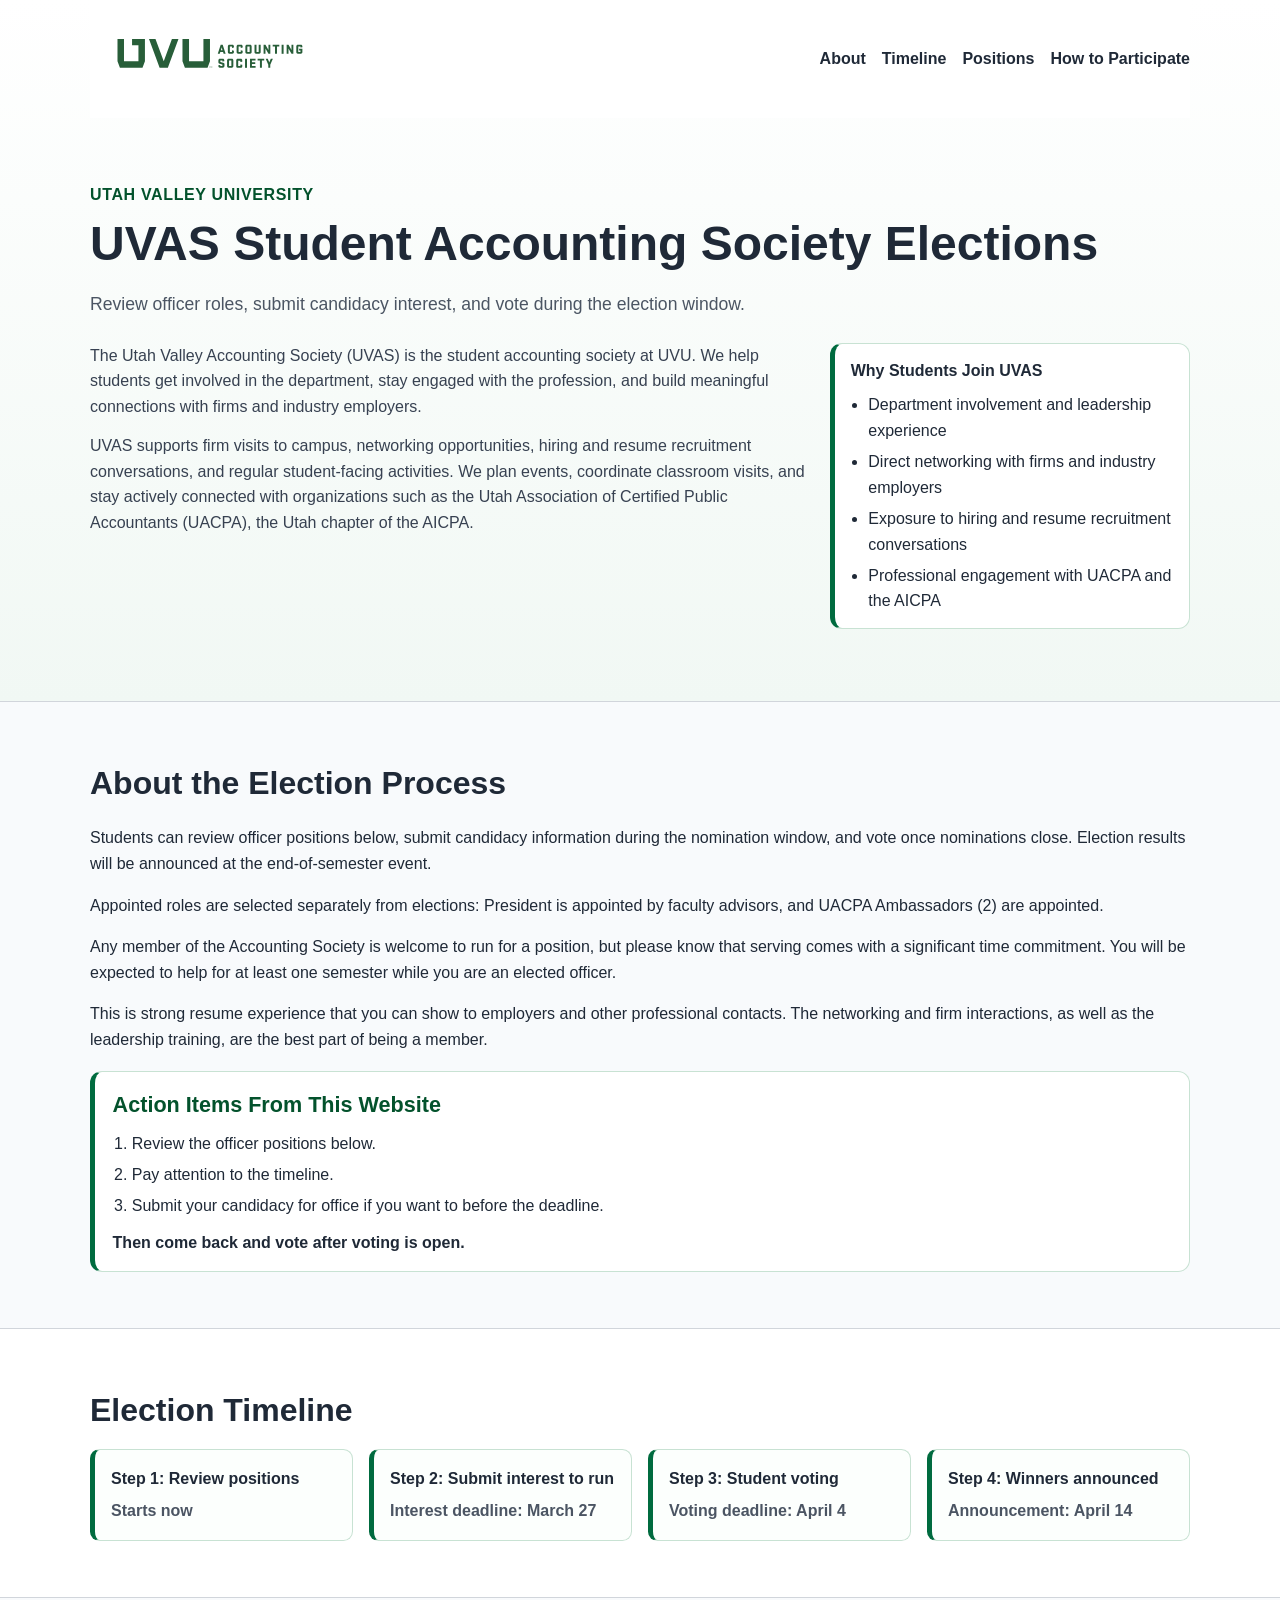
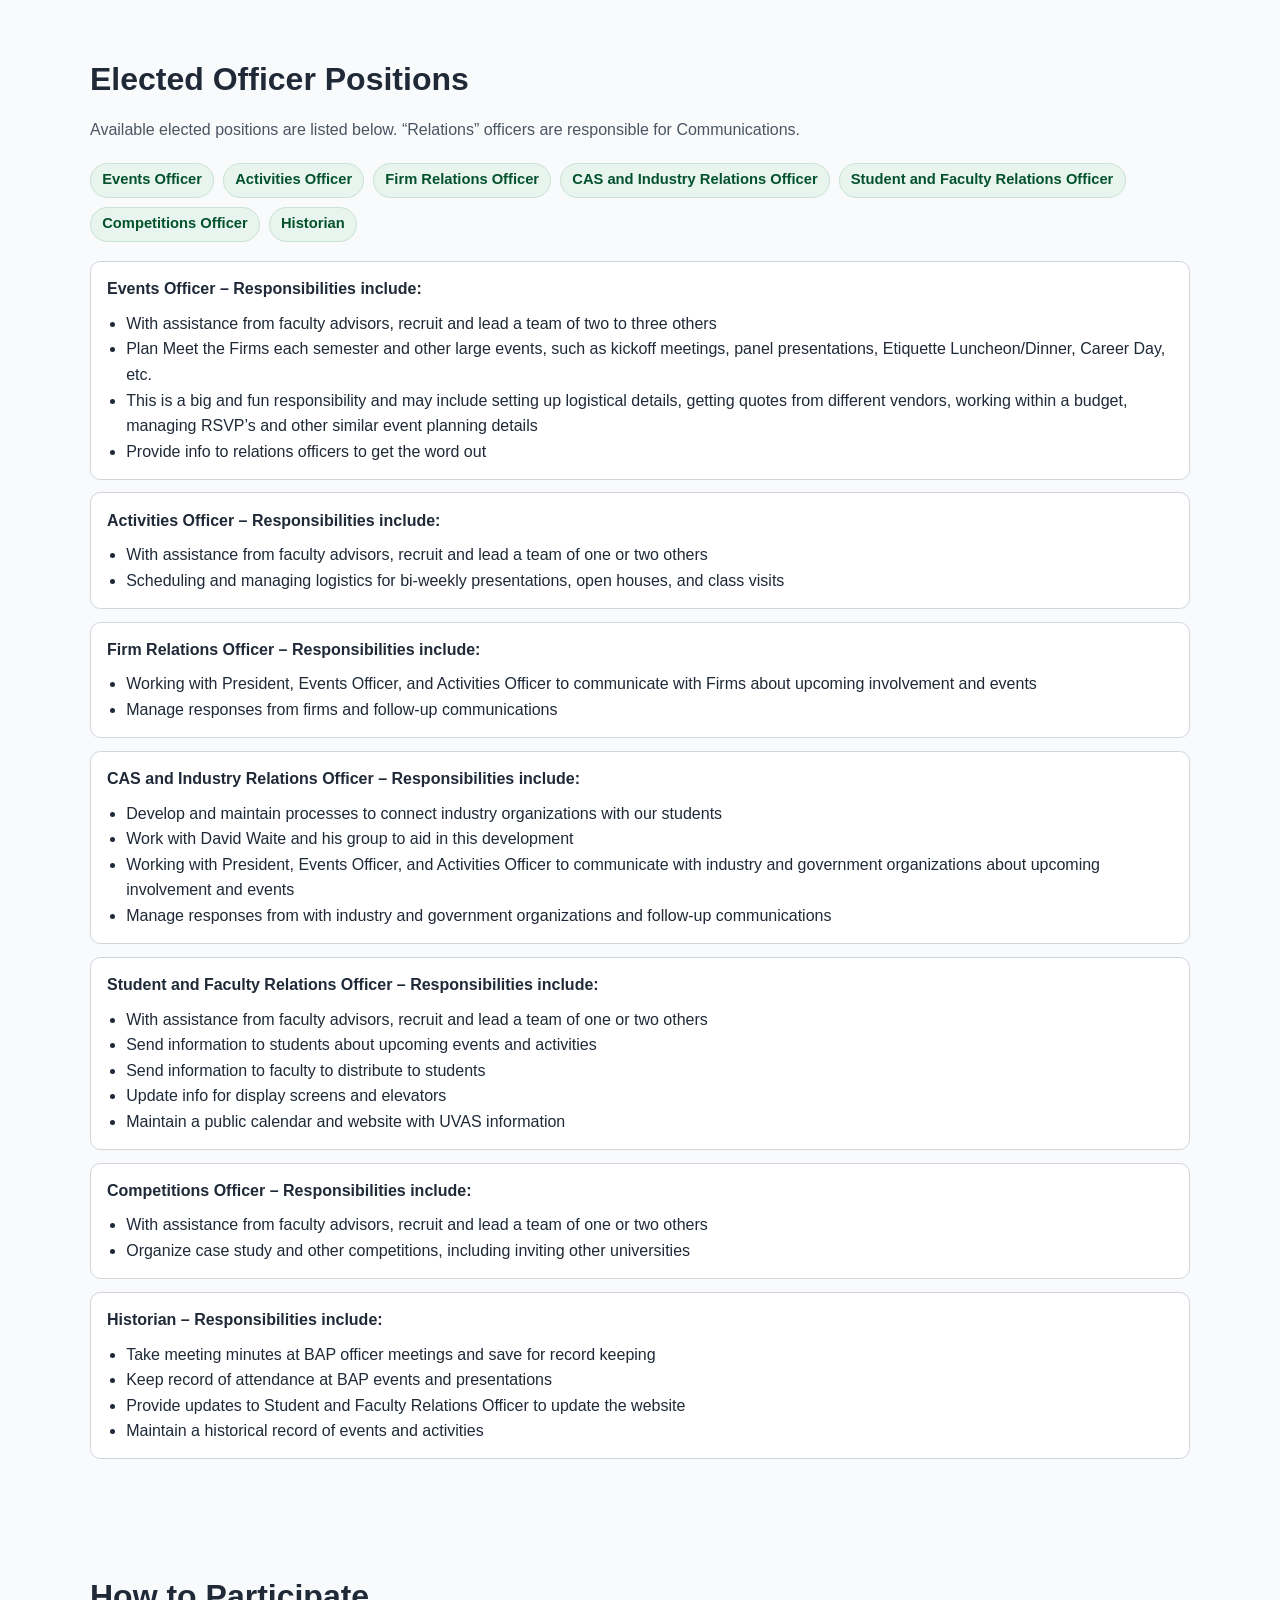
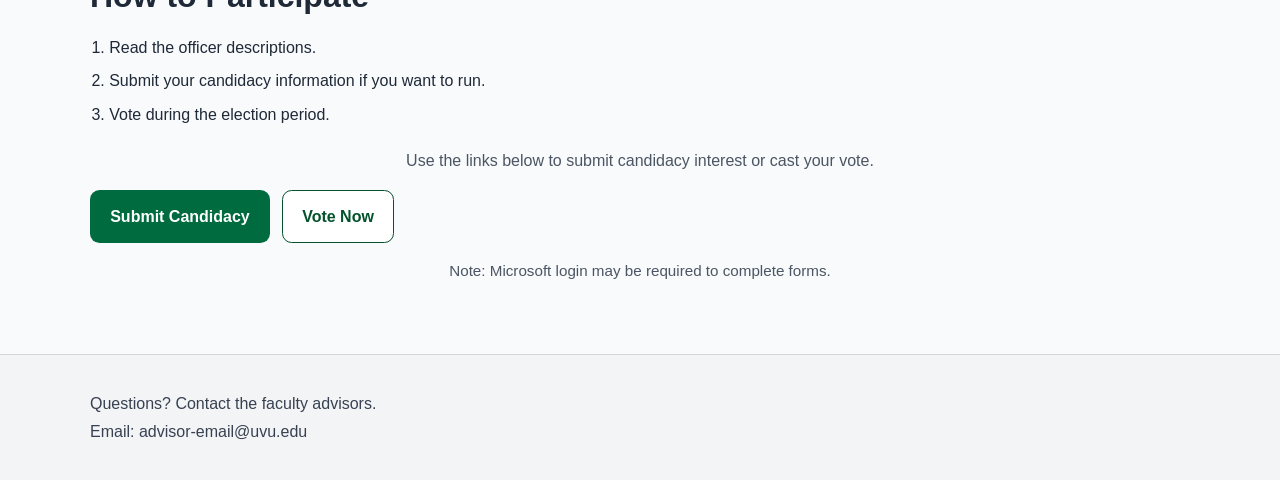
==== index.html @ be5ff94c "feat: initial UVAS elections site" ====
<!DOCTYPE html>
<html lang="en">
<head>
  <meta charset="UTF-8">
  <meta name="viewport" content="width=device-width, initial-scale=1.0">
  <title>UVAS Student Accounting Society Elections</title>
  <link rel="stylesheet" href="styles.css">
</head>
<body>
  <header class="site-header" id="top">
    <nav class="nav container" aria-label="Main navigation">
      <a class="brand" href="#top">
        <img src="Logos/Side Stack/AccountingSociety-SideStack-Green.svg" alt="UVAS Student Accounting Society logo">
      </a>
      <div class="nav-links">
        <a href="#about">About</a>
        <a href="#timeline">Timeline</a>
        <a href="#positions">Positions</a>
        <a href="#participate">How to Participate</a>
      </div>
    </nav>

    <section class="hero container">
      <p class="eyebrow">Utah Valley University</p>
      <h1>UVAS Student Accounting Society Elections</h1>
      <p class="subtitle">
        Review officer roles, submit candidacy interest, and vote during the election window.
      </p>
      <div class="hero-about-grid">
        <div class="hero-about">
          <p>
            The Utah Valley Accounting Society (UVAS) is the student accounting society at UVU. We help students get involved in the department, stay engaged with the profession, and build meaningful connections with firms and industry employers.
          </p>
          <p>
            UVAS supports firm visits to campus, networking opportunities, hiring and resume recruitment conversations, and regular student-facing activities. We plan events, coordinate classroom visits, and stay actively connected with organizations such as the Utah Association of Certified Public Accountants (UACPA), the Utah chapter of the AICPA.
          </p>
        </div>
        <aside class="hero-highlights" aria-label="UVAS highlights">
          <h2>Why Students Join UVAS</h2>
          <ul>
            <li>Department involvement and leadership experience</li>
            <li>Direct networking with firms and industry employers</li>
            <li>Exposure to hiring and resume recruitment conversations</li>
            <li>Professional engagement with UACPA and the AICPA</li>
          </ul>
        </aside>
      </div>
    </section>
  </header>

  <main>
    <section class="section container" id="about">
      <h2>About the Election Process</h2>
      <p>
        Students can review officer positions below, submit candidacy information during the nomination window,
        and vote once nominations close. Election results will be announced at the end-of-semester event.
      </p>
      <p>
        Appointed roles are selected separately from elections: President is appointed by faculty advisors, and UACPA Ambassadors (2) are appointed.
      </p>
      <p>
        Any member of the Accounting Society is welcome to run for a position, but please know that serving comes with a significant time commitment.
        You will be expected to help for at least one semester while you are an elected officer.
      </p>
      <p>
        This is strong resume experience that you can show to employers and other professional contacts.
        The networking and firm interactions, as well as the leadership training, are the best part of being a member.
      </p>
      <div class="action-callout" aria-label="Website action items">
        <h3>Action Items From This Website</h3>
        <ol>
          <li>Review the officer positions below.</li>
          <li>Pay attention to the timeline.</li>
          <li>Submit your candidacy for office if you want to before the deadline.</li>
        </ol>
        <p>Then come back and vote after voting is open.</p>
      </div>
    </section>

    <section class="section section-alt" id="timeline">
      <div class="container">
        <h2>Election Timeline</h2>
        <div class="timeline">
          <article class="timeline-step">
            <h3>Step 1: Review positions</h3>
            <!-- Update this date as needed -->
            <p class="date">Starts now</p>
          </article>
          <article class="timeline-step">
            <h3>Step 2: Submit interest to run</h3>
            <!-- Update this date as needed -->
            <p class="date">Interest deadline: March 27</p>
          </article>
          <article class="timeline-step">
            <h3>Step 3: Student voting</h3>
            <!-- Update this date as needed -->
            <p class="date">Voting deadline: April 4</p>
          </article>
          <article class="timeline-step">
            <h3>Step 4: Winners announced</h3>
            <!-- Update this date as needed -->
            <p class="date">Announcement: April 14</p>
          </article>
        </div>
      </div>
    </section>

    <section class="section container" id="positions">
      <h2>Elected Officer Positions</h2>
      <p class="section-intro">Available elected positions are listed below. “Relations” officers are responsible for Communications.</p>

      <ul class="position-summary" aria-label="Electable positions">
        <li>Events Officer</li>
        <li>Activities Officer</li>
        <li>Firm Relations Officer</li>
        <li>CAS and Industry Relations Officer</li>
        <li>Student and Faculty Relations Officer</li>
        <li>Competitions Officer</li>
        <li>Historian</li>
      </ul>

      <div class="role-list">
        <article class="role-entry">
          <h3>Events Officer – Responsibilities include:</h3>
          <ul>
            <li>With assistance from faculty advisors, recruit and lead a team of two to three others</li>
            <li>Plan Meet the Firms each semester and other large events, such as kickoff meetings, panel presentations, Etiquette Luncheon/Dinner, Career Day, etc.</li>
            <li>This is a big and fun responsibility and may include setting up logistical details, getting quotes from different vendors, working within a budget, managing RSVP’s and other similar event planning details</li>
            <li>Provide info to relations officers to get the word out</li>
          </ul>
        </article>

        <article class="role-entry">
          <h3>Activities Officer – Responsibilities include:</h3>
          <ul>
            <li>With assistance from faculty advisors, recruit and lead a team of one or two others</li>
            <li>Scheduling and managing logistics for bi-weekly presentations, open houses, and class visits</li>
          </ul>
        </article>

        <article class="role-entry">
          <h3>Firm Relations Officer – Responsibilities include:</h3>
          <ul>
            <li>Working with President, Events Officer, and Activities Officer to communicate with Firms about upcoming involvement and events</li>
            <li>Manage responses from firms and follow-up communications</li>
          </ul>
        </article>

        <article class="role-entry">
          <h3>CAS and Industry Relations Officer – Responsibilities include:</h3>
          <ul>
            <li>Develop and maintain processes to connect industry organizations with our students</li>
            <li>Work with David Waite and his group to aid in this development</li>
            <li>Working with President, Events Officer, and Activities Officer to communicate with industry and government organizations about upcoming involvement and events</li>
            <li>Manage responses from with industry and government organizations and follow-up communications</li>
          </ul>
        </article>

        <article class="role-entry">
          <h3>Student and Faculty Relations Officer – Responsibilities include:</h3>
          <ul>
            <li>With assistance from faculty advisors, recruit and lead a team of one or two others</li>
            <li>Send information to students about upcoming events and activities</li>
            <li>Send information to faculty to distribute to students</li>
            <li>Update info for display screens and elevators</li>
            <li>Maintain a public calendar and website with UVAS information</li>
          </ul>
        </article>

        <article class="role-entry">
          <h3>Competitions Officer – Responsibilities include:</h3>
          <ul>
            <li>With assistance from faculty advisors, recruit and lead a team of one or two others</li>
            <li>Organize case study and other competitions, including inviting other universities</li>
          </ul>
        </article>

        <article class="role-entry">
          <h3>Historian – Responsibilities include:</h3>
          <ul>
            <li>Take meeting minutes at BAP officer meetings and save for record keeping</li>
            <li>Keep record of attendance at BAP events and presentations</li>
            <li>Provide updates to Student and Faculty Relations Officer to update the website</li>
            <li>Maintain a historical record of events and activities</li>
          </ul>
        </article>
      </div>
    </section>

    <section class="section container" id="participate">
      <h2>How to Participate</h2>
      <ol class="steps">
        <li>Read the officer descriptions.</li>
        <li>Submit your candidacy information if you want to run.</li>
        <li>Vote during the election period.</li>
      </ol>
      <div class="cta-wrap">
        <p>Use the links below to submit candidacy interest or cast your vote.</p>
        <div class="hero-actions">
          <!-- Replace YOUR_NOMINATION_FORM_LINK with your Microsoft Forms nomination URL -->
          <a class="btn btn-primary" href="YOUR_NOMINATION_FORM_LINK">Submit Candidacy</a>
          <!-- Replace YOUR_VOTING_FORM_LINK with your Microsoft Forms voting URL -->
          <a class="btn btn-secondary" href="YOUR_VOTING_FORM_LINK">Vote Now</a>
        </div>
        <p class="form-note">Note: Microsoft login may be required to complete forms.</p>
      </div>
    </section>
  </main>

  <footer class="footer">
    <div class="container">
      <p>Questions? Contact the faculty advisors.</p>
      <!-- Replace this placeholder with your real contact email -->
      <p>Email: advisor-email@uvu.edu</p>
    </div>
  </footer>
</body>
</html>
---- styles.css ----
:root {
  --brand-green: #006b3f;
  --brand-green-dark: #03522c;
  --brand-green-light: #e8f4ee;
  --ink: #1f2937;
  --muted: #4b5563;
  --line: #d1d5db;
  --bg: #f8fafc;
  --white: #ffffff;
  --shadow: 0 8px 20px rgba(15, 23, 42, 0.08);
}

*,
*::before,
*::after {
  box-sizing: border-box;
}

html {
  scroll-behavior: smooth;
}

body {
  margin: 0;
  font-family: "Segoe UI", "Helvetica Neue", Helvetica, Arial, sans-serif;
  color: var(--ink);
  background: var(--bg);
  line-height: 1.6;
}

.container {
  width: min(1100px, 92%);
  margin: 0 auto;
}

.site-header {
  background: linear-gradient(180deg, #ffffff 0%, #f1f8f4 100%);
  border-bottom: 1px solid var(--line);
}

.nav {
  position: sticky;
  top: 0;
  z-index: 10;
  display: flex;
  align-items: center;
  justify-content: space-between;
  gap: 1rem;
  padding: 0.9rem 0;
  background: rgba(255, 255, 255, 0.96);
  backdrop-filter: blur(4px);
}

.brand img {
  width: 240px;
  max-width: 100%;
  height: auto;
}

.nav-links {
  display: flex;
  flex-wrap: wrap;
  gap: 1rem;
}

.nav-links a {
  color: var(--ink);
  text-decoration: none;
  font-weight: 600;
}

.nav-links a:hover,
.nav-links a:focus-visible {
  color: var(--brand-green);
}

.hero {
  padding: 4rem 0 4.5rem;
}

.eyebrow {
  color: var(--brand-green-dark);
  font-weight: 700;
  letter-spacing: 0.04em;
  text-transform: uppercase;
  margin: 0 0 0.5rem;
}

h1 {
  font-size: clamp(2rem, 3.8vw, 3rem);
  line-height: 1.2;
  margin: 0 0 1rem;
}

.subtitle {
  font-size: 1.1rem;
  color: var(--muted);
  max-width: 70ch;
  margin-bottom: 1.5rem;
}

.hero-about-grid {
  display: grid;
  grid-template-columns: 2fr 1fr;
  gap: 1.2rem;
  align-items: start;
}

.hero-about {
  color: #374151;
}

.hero-about p {
  margin: 0 0 0.85rem;
}

.hero-highlights {
  background: #ffffff;
  border: 1px solid #c8e2d3;
  border-left: 5px solid var(--brand-green);
  border-radius: 0.75rem;
  padding: 0.9rem 1rem;
}

.hero-highlights h2 {
  font-size: 1rem;
  margin: 0 0 0.55rem;
}

.hero-highlights ul {
  margin: 0;
  padding-left: 1.1rem;
}

.hero-highlights li + li {
  margin-top: 0.35rem;
}

.hero-actions {
  display: flex;
  flex-wrap: wrap;
  gap: 0.75rem;
}

.btn {
  display: inline-block;
  text-decoration: none;
  font-weight: 700;
  border-radius: 0.6rem;
  padding: 0.8rem 1.2rem;
  border: 1px solid transparent;
  transition: transform 0.2s ease, box-shadow 0.2s ease, background-color 0.2s ease;
}

.btn:hover,
.btn:focus-visible {
  transform: translateY(-1px);
  box-shadow: var(--shadow);
}

.btn-primary {
  background: var(--brand-green);
  color: var(--white);
}

.btn-primary:hover,
.btn-primary:focus-visible {
  background: var(--brand-green-dark);
}

.btn-secondary {
  background: var(--white);
  color: var(--brand-green-dark);
  border-color: var(--brand-green-dark);
}

.btn-secondary:hover,
.btn-secondary:focus-visible {
  background: var(--brand-green-light);
}

.form-note {
  margin-top: 1rem;
  color: var(--muted);
  font-size: 0.95rem;
}

.section {
  padding: 3.5rem 0;
}

.section h2 {
  font-size: clamp(1.5rem, 3vw, 2rem);
  margin: 0 0 0.75rem;
}

.section-intro {
  color: var(--muted);
  margin: 0 0 1.25rem;
}

.action-callout {
  margin-top: 1.15rem;
  background: #ffffff;
  border: 1px solid #c8e2d3;
  border-left: 5px solid var(--brand-green);
  border-radius: 0.75rem;
  padding: 1rem 1.1rem;
}

.action-callout h3 {
  margin: 0 0 0.5rem;
  font-size: clamp(1.1rem, 2vw, 1.35rem);
  color: var(--brand-green-dark);
}

.action-callout ol {
  margin: 0;
  padding-left: 1.2rem;
}

.action-callout li + li {
  margin-top: 0.35rem;
}

.action-callout p {
  margin: 0.7rem 0 0;
  font-weight: 600;
  color: #1f2937;
}

.position-summary {
  display: flex;
  flex-wrap: wrap;
  gap: 0.55rem;
  margin: 0 0 1.2rem;
  padding: 0;
  list-style: none;
}

.position-summary li {
  background: var(--brand-green-light);
  border: 1px solid #c8e2d3;
  color: var(--brand-green-dark);
  border-radius: 999px;
  padding: 0.3rem 0.7rem;
  font-weight: 600;
  font-size: 0.92rem;
}

.role-list {
  display: grid;
  gap: 0.8rem;
}

.role-entry {
  background: #ffffff;
  border: 1px solid var(--line);
  border-radius: 0.65rem;
  padding: 0.9rem 1rem;
}

.role-entry h3 {
  margin: 0;
  font-size: 1rem;
  color: #1f2937;
}

.role-entry ul {
  margin: 0.55rem 0 0;
  padding-left: 1.2rem;
}

.section-alt {
  background: var(--white);
  border-top: 1px solid var(--line);
  border-bottom: 1px solid var(--line);
}

.timeline {
  display: grid;
  grid-template-columns: repeat(auto-fit, minmax(220px, 1fr));
  gap: 1rem;
}

.timeline-step {
  background: #fcfffd;
  border: 1px solid #c8e2d3;
  border-left: 5px solid var(--brand-green);
  border-radius: 0.6rem;
  padding: 1rem;
}

.timeline-step h3 {
  margin: 0 0 0.45rem;
  font-size: 1rem;
}

.date {
  margin: 0;
  color: var(--muted);
  font-weight: 600;
}

.steps {
  margin: 0;
  padding-left: 1.2rem;
}

.steps li + li {
  margin-top: 0.5rem;
}

.cta {
  background: linear-gradient(180deg, #f6fbf8 0%, #ebf6ef 100%);
}

.cta-wrap {
  margin-top: 1.3rem;
  text-align: center;
}

.cta-wrap p {
  color: var(--muted);
}

.footer {
  padding: 2rem 0;
  border-top: 1px solid var(--line);
  background: #f3f4f6;
  color: #374151;
}

.footer p {
  margin: 0.2rem 0;
}

@media (max-width: 760px) {
  .nav {
    flex-direction: column;
    align-items: flex-start;
  }

  .brand img {
    width: 210px;
  }

  .hero {
    padding-top: 2.2rem;
  }

  .hero-about-grid {
    grid-template-columns: 1fr;
  }
}
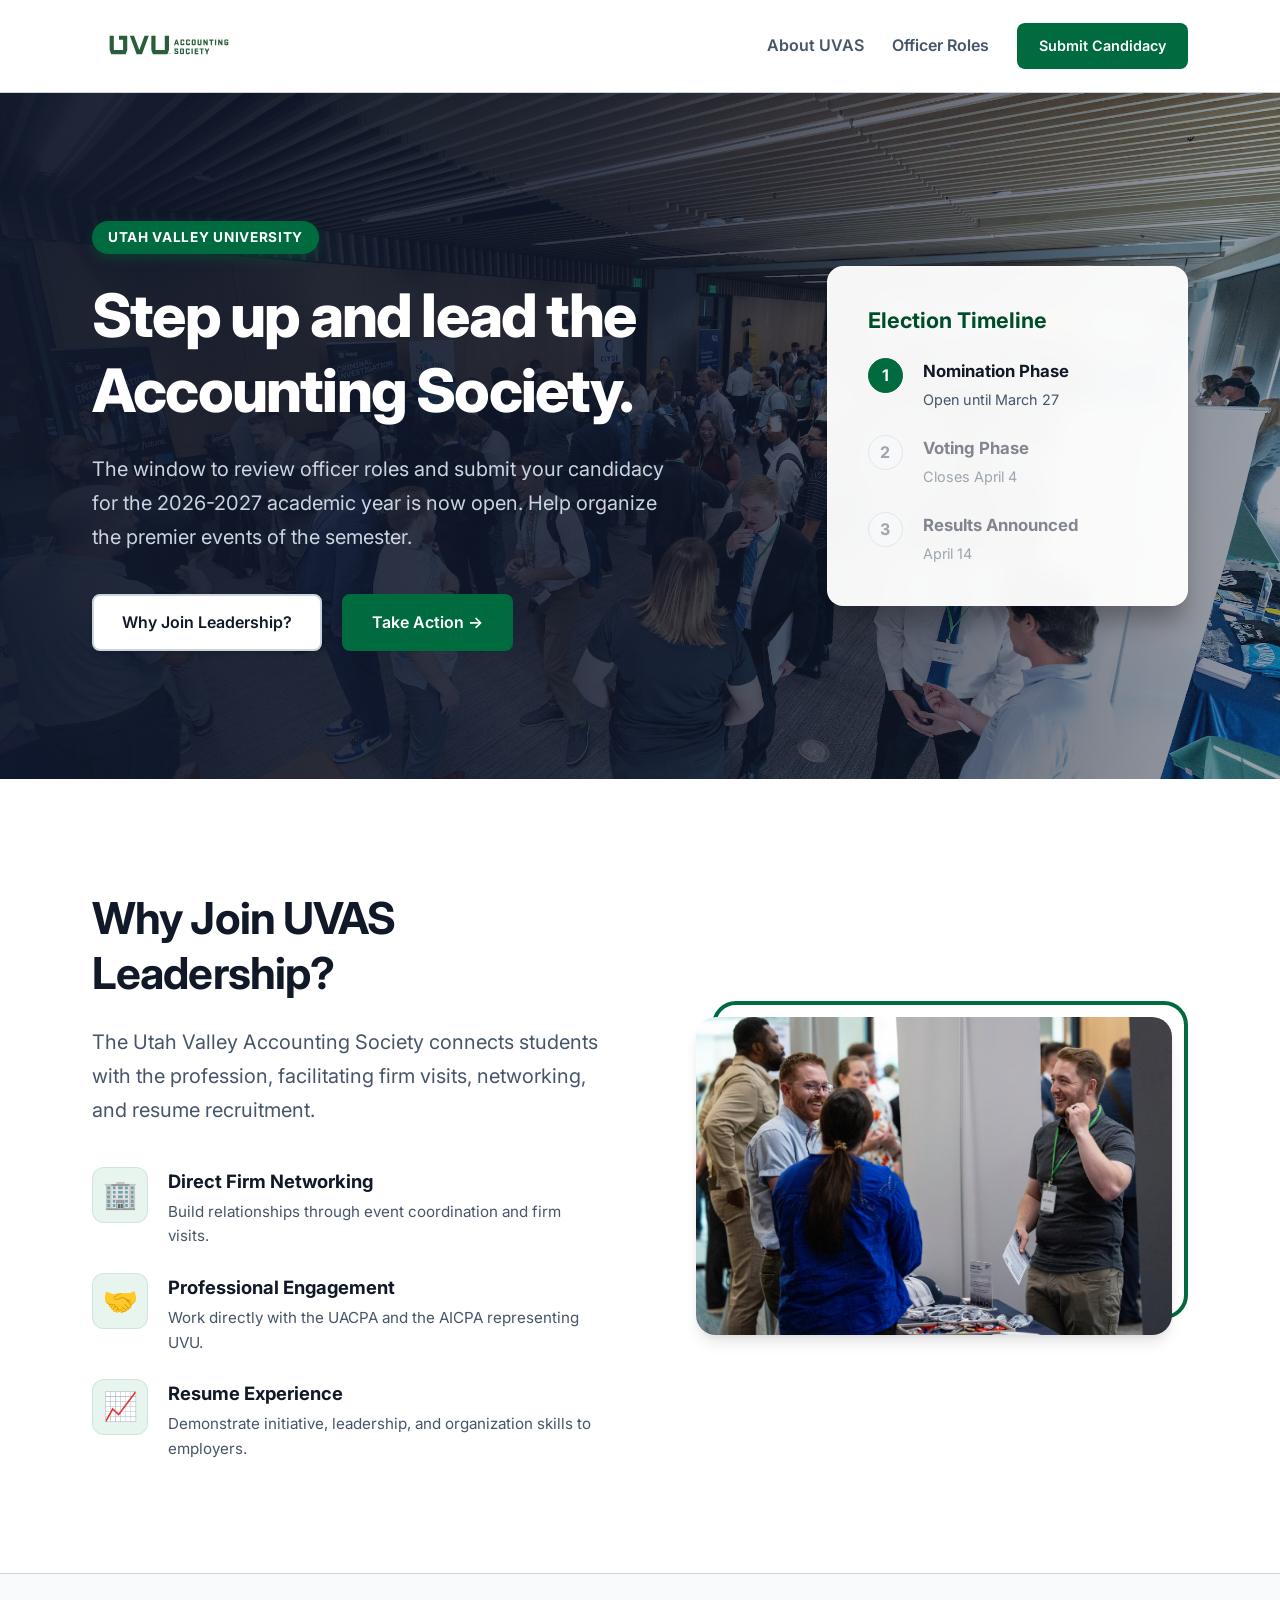
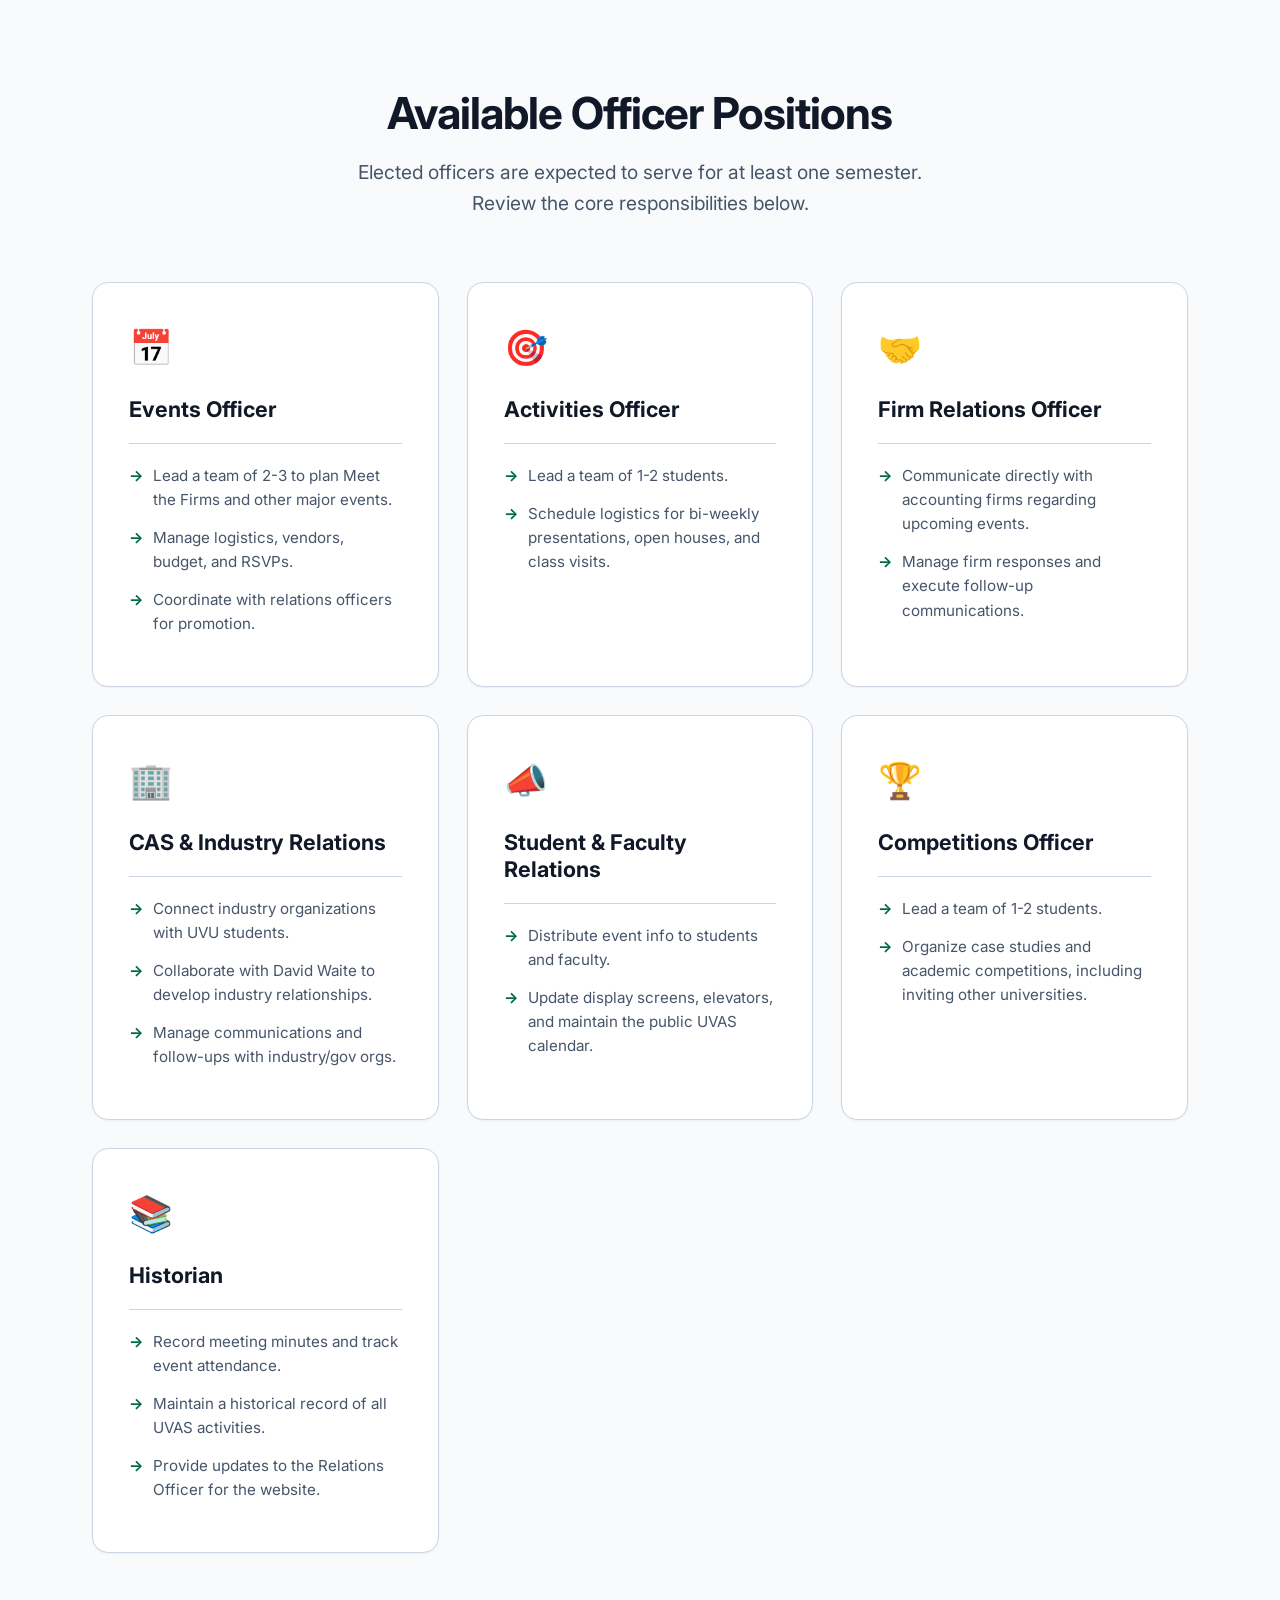
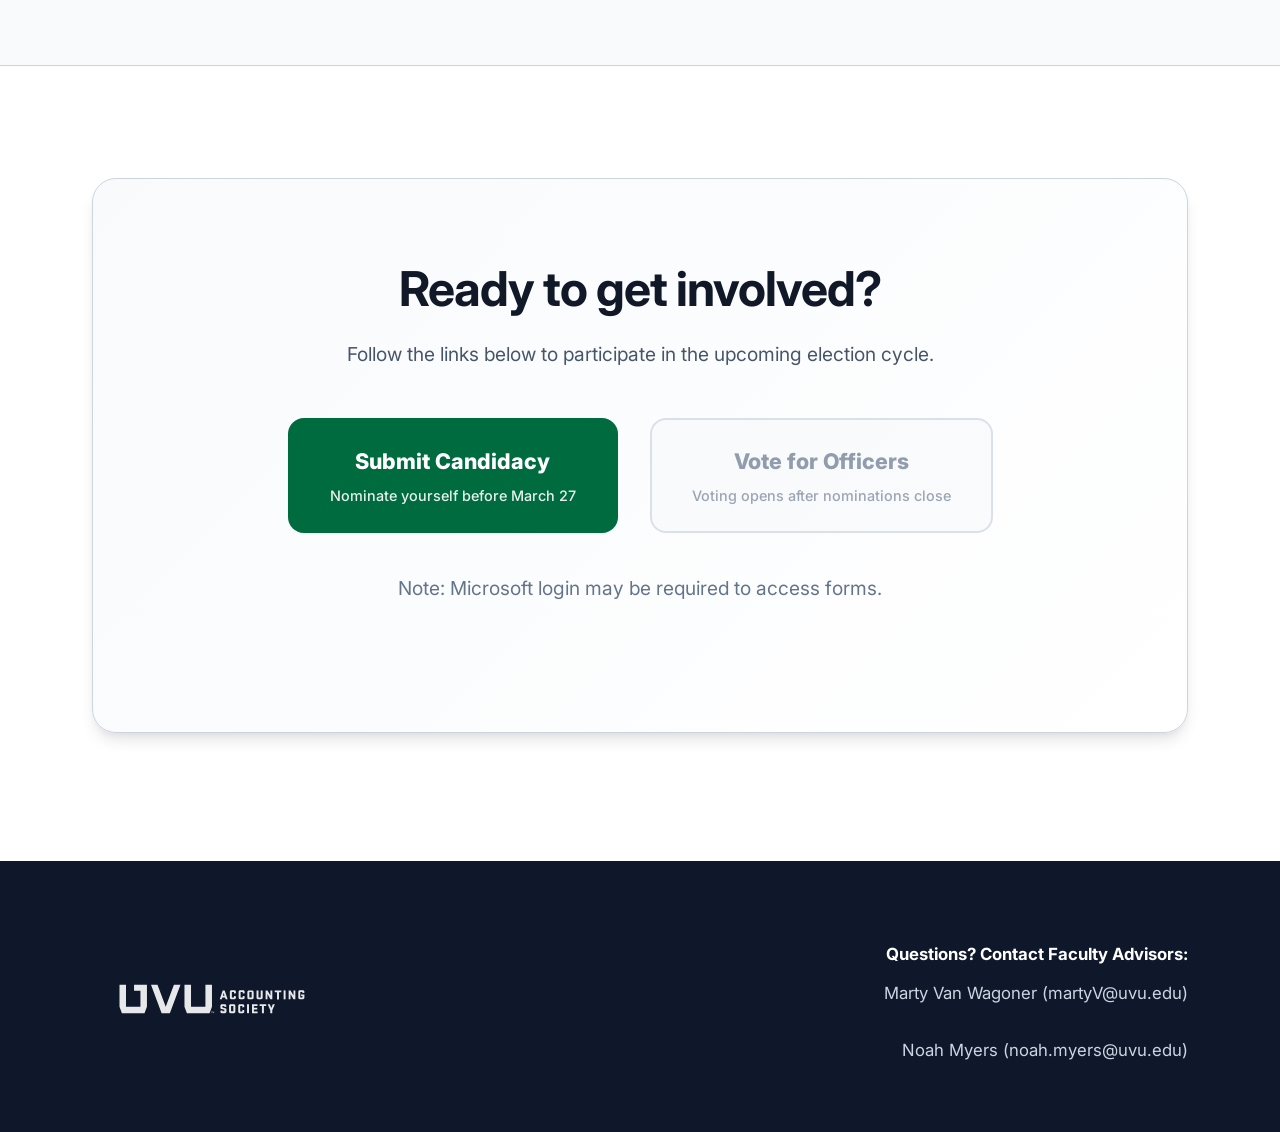
==== commit 17323be7: "chore: add vercel analytics script configuration" ====
--- a/index.html
+++ b/index.html
@@ -1,218 +1,231 @@
 <!DOCTYPE html>
 <html lang="en">
 <head>
-  <meta charset="UTF-8">
-  <meta name="viewport" content="width=device-width, initial-scale=1.0">
-  <title>UVAS Student Accounting Society Elections</title>
-  <link rel="stylesheet" href="styles.css">
+    <meta charset="UTF-8">
+    <meta name="viewport" content="width=device-width, initial-scale=1.0">
+    <title>UVAS Elections - Lead the Society</title>
+    <!-- Modern Typography -->
+    <link rel="preconnect" href="https://fonts.googleapis.com">
+    <link rel="preconnect" href="https://fonts.gstatic.com" crossorigin>
+    <link href="https://fonts.googleapis.com/css2?family=Inter:wght@400;500;600;700;800&display=swap" rel="stylesheet">
+    <link rel="stylesheet" href="styles.css">
+    
+    <!-- Vercel Analytics -->
+    <script defer src="/_vercel/insights/script.js"></script>
 </head>
 <body>
-  <header class="site-header" id="top">
-    <nav class="nav container" aria-label="Main navigation">
-      <a class="brand" href="#top">
-        <img src="Logos/Side Stack/AccountingSociety-SideStack-Green.svg" alt="UVAS Student Accounting Society logo">
-      </a>
-      <div class="nav-links">
-        <a href="#about">About</a>
-        <a href="#timeline">Timeline</a>
-        <a href="#positions">Positions</a>
-        <a href="#participate">How to Participate</a>
-      </div>
-    </nav>
-
-    <section class="hero container">
-      <p class="eyebrow">Utah Valley University</p>
-      <h1>UVAS Student Accounting Society Elections</h1>
-      <p class="subtitle">
-        Review officer roles, submit candidacy interest, and vote during the election window.
-      </p>
-      <div class="hero-about-grid">
-        <div class="hero-about">
-          <p>
-            The Utah Valley Accounting Society (UVAS) is the student accounting society at UVU. We help students get involved in the department, stay engaged with the profession, and build meaningful connections with firms and industry employers.
-          </p>
-          <p>
-            UVAS supports firm visits to campus, networking opportunities, hiring and resume recruitment conversations, and regular student-facing activities. We plan events, coordinate classroom visits, and stay actively connected with organizations such as the Utah Association of Certified Public Accountants (UACPA), the Utah chapter of the AICPA.
-          </p>
+
+    <header class="header">
+        <div class="container header-inner">
+            <a href="#top" class="brand-link">
+                <!-- Extremely prominent logo -->
+                <img src="Logos/Side Stack/AccountingSociety-SideStack-Green.svg" alt="UVAS Logo" class="brand-logo">
+            </a>
+            <div class="header-actions">
+                <a href="#about" class="nav-link">About UVAS</a>
+                <a href="#roles" class="nav-link">Officer Roles</a>
+                <a href="#action" class="btn btn-primary btn-sm">Submit Candidacy</a>
+            </div>
         </div>
-        <aside class="hero-highlights" aria-label="UVAS highlights">
-          <h2>Why Students Join UVAS</h2>
-          <ul>
-            <li>Department involvement and leadership experience</li>
-            <li>Direct networking with firms and industry employers</li>
-            <li>Exposure to hiring and resume recruitment conversations</li>
-            <li>Professional engagement with UACPA and the AICPA</li>
-          </ul>
-        </aside>
-      </div>
-    </section>
-  </header>
-
-  <main>
-    <section class="section container" id="about">
-      <h2>About the Election Process</h2>
-      <p>
-        Students can review officer positions below, submit candidacy information during the nomination window,
-        and vote once nominations close. Election results will be announced at the end-of-semester event.
-      </p>
-      <p>
-        Appointed roles are selected separately from elections: President is appointed by faculty advisors, and UACPA Ambassadors (2) are appointed.
-      </p>
-      <p>
-        Any member of the Accounting Society is welcome to run for a position, but please know that serving comes with a significant time commitment.
-        You will be expected to help for at least one semester while you are an elected officer.
-      </p>
-      <p>
-        This is strong resume experience that you can show to employers and other professional contacts.
-        The networking and firm interactions, as well as the leadership training, are the best part of being a member.
-      </p>
-      <div class="action-callout" aria-label="Website action items">
-        <h3>Action Items From This Website</h3>
-        <ol>
-          <li>Review the officer positions below.</li>
-          <li>Pay attention to the timeline.</li>
-          <li>Submit your candidacy for office if you want to before the deadline.</li>
-        </ol>
-        <p>Then come back and vote after voting is open.</p>
-      </div>
-    </section>
-
-    <section class="section section-alt" id="timeline">
-      <div class="container">
-        <h2>Election Timeline</h2>
-        <div class="timeline">
-          <article class="timeline-step">
-            <h3>Step 1: Review positions</h3>
-            <!-- Update this date as needed -->
-            <p class="date">Starts now</p>
-          </article>
-          <article class="timeline-step">
-            <h3>Step 2: Submit interest to run</h3>
-            <!-- Update this date as needed -->
-            <p class="date">Interest deadline: March 27</p>
-          </article>
-          <article class="timeline-step">
-            <h3>Step 3: Student voting</h3>
-            <!-- Update this date as needed -->
-            <p class="date">Voting deadline: April 4</p>
-          </article>
-          <article class="timeline-step">
-            <h3>Step 4: Winners announced</h3>
-            <!-- Update this date as needed -->
-            <p class="date">Announcement: April 14</p>
-          </article>
+    </header>
+
+    <main>
+        <!-- Welcome Hero with BG Image (164.jpg - Wrestling Event) -->
+        <section class="hero-section" id="top">
+            <div class="hero-overlay"></div>
+            <div class="container hero-container relative-z">
+                <div class="hero-content">
+                    <span class="badge">Utah Valley University</span>
+                    <h1 class="hero-title">Step up and lead the Accounting Society.</h1>
+                    <p class="hero-subtitle">The window to review officer roles and submit your candidacy for the 2026-2027 academic year is now open. Help organize the premier events of the semester.</p>
+                    <div class="hero-button-group">
+                        <a href="#about" class="btn btn-secondary">Why Join Leadership?</a>
+                        <a href="#action" class="btn btn-primary">Take Action &rarr;</a>
+                    </div>
+                </div>
+                <!-- Status Card in Hero -->
+                <div class="hero-graphic">
+                    <div class="status-card">
+                        <h3>Election Timeline</h3>
+                        <div class="status-step active">
+                            <span class="step-num">1</span>
+                            <div class="step-info">
+                                <strong>Nomination Phase</strong>
+                                <span>Open until March 27</span>
+                            </div>
+                        </div>
+                        <div class="status-step">
+                            <span class="step-num">2</span>
+                            <div class="step-info">
+                                <strong>Voting Phase</strong>
+                                <span>Closes April 4</span>
+                            </div>
+                        </div>
+                        <div class="status-step">
+                            <span class="step-num">3</span>
+                            <div class="step-info">
+                                <strong>Results Announced</strong>
+                                <span>April 14</span>
+                            </div>
+                        </div>
+                    </div>
+                </div>
+            </div>
+        </section>
+
+        <!-- Promoted About Section with Inline Image (403.jpg - Student Life) -->
+        <section id="about" class="about-section">
+            <div class="container">
+                <div class="about-grid">
+                    <div class="about-text">
+                        <h2>Why Join UVAS Leadership?</h2>
+                        <p class="lead-text">The Utah Valley Accounting Society connects students with the profession, facilitating firm visits, networking, and resume recruitment.</p>
+                        
+                        <div class="benefits-list">
+                            <div class="benefit-item">
+                                <div class="benefit-icon">🏢</div>
+                                <div>
+                                    <strong>Direct Firm Networking</strong>
+                                    <p>Build relationships through event coordination and firm visits.</p>
+                                </div>
+                            </div>
+                            <div class="benefit-item">
+                                <div class="benefit-icon">🤝</div>
+                                <div>
+                                    <strong>Professional Engagement</strong>
+                                    <p>Work directly with the UACPA and the AICPA representing UVU.</p>
+                                </div>
+                            </div>
+                            <div class="benefit-item">
+                                <div class="benefit-icon">📈</div>
+                                <div>
+                                    <strong>Resume Experience</strong>
+                                    <p>Demonstrate initiative, leadership, and organization skills to employers.</p>
+                                </div>
+                            </div>
+                        </div>
+                    </div>
+                    <div class="about-image-wrapper">
+                        <img src="20250917_Meet the Firms_KE_0403.jpg" alt="UVAS Students Networking" class="about-image">
+                        <div class="image-accent"></div>
+                    </div>
+                </div>
+            </div>
+        </section>
+
+        <!-- Roles Section -->
+        <section id="roles" class="roles-section">
+            <div class="container">
+                <div class="section-header">
+                    <h2>Available Officer Positions</h2>
+                    <p>Elected officers are expected to serve for at least one semester. Review the core responsibilities below.</p>
+                </div>
+
+                <div class="roles-grid">
+                    <div class="role-card">
+                        <div class="role-icon">📅</div>
+                        <h3 class="role-title">Events Officer</h3>
+                        <ul class="role-duties">
+                            <li>Lead a team of 2-3 to plan Meet the Firms and other major events.</li>
+                            <li>Manage logistics, vendors, budget, and RSVPs.</li>
+                            <li>Coordinate with relations officers for promotion.</li>
+                        </ul>
+                    </div>
+
+                    <div class="role-card">
+                        <div class="role-icon">🎯</div>
+                        <h3 class="role-title">Activities Officer</h3>
+                        <ul class="role-duties">
+                            <li>Lead a team of 1-2 students.</li>
+                            <li>Schedule logistics for bi-weekly presentations, open houses, and class visits.</li>
+                        </ul>
+                    </div>
+
+                    <div class="role-card">
+                        <div class="role-icon">🤝</div>
+                        <h3 class="role-title">Firm Relations Officer</h3>
+                        <ul class="role-duties">
+                            <li>Communicate directly with accounting firms regarding upcoming events.</li>
+                            <li>Manage firm responses and execute follow-up communications.</li>
+                        </ul>
+                    </div>
+
+                    <div class="role-card">
+                        <div class="role-icon">🏢</div>
+                        <h3 class="role-title">CAS & Industry Relations</h3>
+                        <ul class="role-duties">
+                            <li>Connect industry organizations with UVU students.</li>
+                            <li>Collaborate with David Waite to develop industry relationships.</li>
+                            <li>Manage communications and follow-ups with industry/gov orgs.</li>
+                        </ul>
+                    </div>
+
+                    <div class="role-card">
+                        <div class="role-icon">📣</div>
+                        <h3 class="role-title">Student & Faculty Relations</h3>
+                        <ul class="role-duties">
+                            <li>Distribute event info to students and faculty.</li>
+                            <li>Update display screens, elevators, and maintain the public UVAS calendar.</li>
+                        </ul>
+                    </div>
+
+                    <div class="role-card">
+                        <div class="role-icon">🏆</div>
+                        <h3 class="role-title">Competitions Officer</h3>
+                        <ul class="role-duties">
+                            <li>Lead a team of 1-2 students.</li>
+                            <li>Organize case studies and academic competitions, including inviting other universities.</li>
+                        </ul>
+                    </div>
+
+                    <div class="role-card">
+                        <div class="role-icon">📚</div>
+                        <h3 class="role-title">Historian</h3>
+                        <ul class="role-duties">
+                            <li>Record meeting minutes and track event attendance.</li>
+                            <li>Maintain a historical record of all UVAS activities.</li>
+                            <li>Provide updates to the Relations Officer for the website.</li>
+                        </ul>
+                    </div>
+                </div>
+            </div>
+        </section>
+
+        <!-- Massive Action Section -->
+        <section id="action" class="action-section">
+            <div class="container action-container">
+                <div class="action-box">
+                    <h2>Ready to get involved?</h2>
+                    <p>Follow the links below to participate in the upcoming election cycle.</p>
+                    
+                    <div class="action-buttons-large">
+                        <a href="https://forms.cloud.microsoft/r/3dwcj3B3wR" class="btn btn-primary btn-large" target="_blank" rel="noopener noreferrer">
+                            <span class="btn-title">Submit Candidacy</span>
+                            <span class="btn-desc">Nominate yourself before March 27</span>
+                        </a>
+                        <a href="javascript:void(0)" class="btn btn-disabled btn-large">
+                            <span class="btn-title">Vote for Officers</span>
+                            <span class="btn-desc">Voting opens after nominations close</span>
+                        </a>
+                    </div>
+                    <p class="micro-text">Note: Microsoft login may be required to access forms.</p>
+                </div>
+            </div>
+        </section>
+
+    </main>
+
+    <footer class="footer">
+        <div class="container footer-content">
+            <div class="footer-brand">
+                <img src="Logos/Side Stack/AccountingSociety-SideStack-White.svg" alt="UVAS Logo" style="width: 240px; opacity: 0.9;">
+            </div>
+            <div class="footer-contact">
+                <strong>Questions? Contact Faculty Advisors:</strong><br>
+                <a href="mailto:martyV@uvu.edu">Marty Van Wagoner (martyV@uvu.edu)</a><br>
+                <a href="mailto:noah.myers@uvu.edu">Noah Myers (noah.myers@uvu.edu)</a>
+            </div>
         </div>
-      </div>
-    </section>
-
-    <section class="section container" id="positions">
-      <h2>Elected Officer Positions</h2>
-      <p class="section-intro">Available elected positions are listed below. “Relations” officers are responsible for Communications.</p>
-
-      <ul class="position-summary" aria-label="Electable positions">
-        <li>Events Officer</li>
-        <li>Activities Officer</li>
-        <li>Firm Relations Officer</li>
-        <li>CAS and Industry Relations Officer</li>
-        <li>Student and Faculty Relations Officer</li>
-        <li>Competitions Officer</li>
-        <li>Historian</li>
-      </ul>
-
-      <div class="role-list">
-        <article class="role-entry">
-          <h3>Events Officer – Responsibilities include:</h3>
-          <ul>
-            <li>With assistance from faculty advisors, recruit and lead a team of two to three others</li>
-            <li>Plan Meet the Firms each semester and other large events, such as kickoff meetings, panel presentations, Etiquette Luncheon/Dinner, Career Day, etc.</li>
-            <li>This is a big and fun responsibility and may include setting up logistical details, getting quotes from different vendors, working within a budget, managing RSVP’s and other similar event planning details</li>
-            <li>Provide info to relations officers to get the word out</li>
-          </ul>
-        </article>
-
-        <article class="role-entry">
-          <h3>Activities Officer – Responsibilities include:</h3>
-          <ul>
-            <li>With assistance from faculty advisors, recruit and lead a team of one or two others</li>
-            <li>Scheduling and managing logistics for bi-weekly presentations, open houses, and class visits</li>
-          </ul>
-        </article>
-
-        <article class="role-entry">
-          <h3>Firm Relations Officer – Responsibilities include:</h3>
-          <ul>
-            <li>Working with President, Events Officer, and Activities Officer to communicate with Firms about upcoming involvement and events</li>
-            <li>Manage responses from firms and follow-up communications</li>
-          </ul>
-        </article>
-
-        <article class="role-entry">
-          <h3>CAS and Industry Relations Officer – Responsibilities include:</h3>
-          <ul>
-            <li>Develop and maintain processes to connect industry organizations with our students</li>
-            <li>Work with David Waite and his group to aid in this development</li>
-            <li>Working with President, Events Officer, and Activities Officer to communicate with industry and government organizations about upcoming involvement and events</li>
-            <li>Manage responses from with industry and government organizations and follow-up communications</li>
-          </ul>
-        </article>
-
-        <article class="role-entry">
-          <h3>Student and Faculty Relations Officer – Responsibilities include:</h3>
-          <ul>
-            <li>With assistance from faculty advisors, recruit and lead a team of one or two others</li>
-            <li>Send information to students about upcoming events and activities</li>
-            <li>Send information to faculty to distribute to students</li>
-            <li>Update info for display screens and elevators</li>
-            <li>Maintain a public calendar and website with UVAS information</li>
-          </ul>
-        </article>
-
-        <article class="role-entry">
-          <h3>Competitions Officer – Responsibilities include:</h3>
-          <ul>
-            <li>With assistance from faculty advisors, recruit and lead a team of one or two others</li>
-            <li>Organize case study and other competitions, including inviting other universities</li>
-          </ul>
-        </article>
-
-        <article class="role-entry">
-          <h3>Historian – Responsibilities include:</h3>
-          <ul>
-            <li>Take meeting minutes at BAP officer meetings and save for record keeping</li>
-            <li>Keep record of attendance at BAP events and presentations</li>
-            <li>Provide updates to Student and Faculty Relations Officer to update the website</li>
-            <li>Maintain a historical record of events and activities</li>
-          </ul>
-        </article>
-      </div>
-    </section>
-
-    <section class="section container" id="participate">
-      <h2>How to Participate</h2>
-      <ol class="steps">
-        <li>Read the officer descriptions.</li>
-        <li>Submit your candidacy information if you want to run.</li>
-        <li>Vote during the election period.</li>
-      </ol>
-      <div class="cta-wrap">
-        <p>Use the links below to submit candidacy interest or cast your vote.</p>
-        <div class="hero-actions">
-          <!-- Replace YOUR_NOMINATION_FORM_LINK with your Microsoft Forms nomination URL -->
-          <a class="btn btn-primary" href="YOUR_NOMINATION_FORM_LINK">Submit Candidacy</a>
-          <!-- Replace YOUR_VOTING_FORM_LINK with your Microsoft Forms voting URL -->
-          <a class="btn btn-secondary" href="YOUR_VOTING_FORM_LINK">Vote Now</a>
-        </div>
-        <p class="form-note">Note: Microsoft login may be required to complete forms.</p>
-      </div>
-    </section>
-  </main>
-
-  <footer class="footer">
-    <div class="container">
-      <p>Questions? Contact the faculty advisors.</p>
-      <!-- Replace this placeholder with your real contact email -->
-      <p>Email: advisor-email@uvu.edu</p>
-    </div>
-  </footer>
+    </footer>
 </body>
 </html>
--- a/styles.css
+++ b/styles.css
@@ -1,355 +1,619 @@
+/* styles_v3.css */
 :root {
-  --brand-green: #006b3f;
-  --brand-green-dark: #03522c;
-  --brand-green-light: #e8f4ee;
-  --ink: #1f2937;
-  --muted: #4b5563;
-  --line: #d1d5db;
-  --bg: #f8fafc;
-  --white: #ffffff;
-  --shadow: 0 8px 20px rgba(15, 23, 42, 0.08);
-}
-
-*,
-*::before,
-*::after {
-  box-sizing: border-box;
-}
-
-html {
-  scroll-behavior: smooth;
+    --brand-green: #006b3f;       /* Official UVU Green */
+    --brand-green-hover: #008751;
+    --brand-green-dark: #004d2c;
+    --brand-green-light: #e8f4ee;
+    
+    --text-primary: #111827;      
+    --text-secondary: #475569;    
+    --text-tertiary: #64748b;     
+    
+    --bg-main: #f8fafc;           
+    --bg-card: #ffffff;           
+    --border-color: #cbd5e1;      
+    
+    --shadow-sm: 0 1px 2px 0 rgba(0, 0, 0, 0.05);
+    --shadow-md: 0 4px 6px -1px rgba(0, 0, 0, 0.1), 0 2px 4px -1px rgba(0, 0, 0, 0.06);
+    --shadow-lg: 0 10px 15px -3px rgba(0, 0, 0, 0.1), 0 4px 6px -2px rgba(0, 0, 0, 0.05);
+    --shadow-green: 0 15px 25px -5px rgba(0, 107, 63, 0.25);
+}
+
+* {
+    box-sizing: border-box;
+    margin: 0;
+    padding: 0;
 }
 
 body {
-  margin: 0;
-  font-family: "Segoe UI", "Helvetica Neue", Helvetica, Arial, sans-serif;
-  color: var(--ink);
-  background: var(--bg);
-  line-height: 1.6;
+    font-family: 'Inter', -apple-system, BlinkMacSystemFont, "Segoe UI", Roboto, Helvetica, Arial, sans-serif;
+    color: var(--text-primary);
+    background-color: var(--bg-main);
+    line-height: 1.6;
+    -webkit-font-smoothing: antialiased;
+}
+
+h1, h2, h3, h4 {
+    color: var(--text-primary);
+    line-height: 1.25;
+    font-weight: 700;
+}
+
+a {
+    color: var(--brand-green);
+    text-decoration: none;
+    transition: color 0.2s, opacity 0.2s;
 }
 
 .container {
-  width: min(1100px, 92%);
-  margin: 0 auto;
-}
-
-.site-header {
-  background: linear-gradient(180deg, #ffffff 0%, #f1f8f4 100%);
-  border-bottom: 1px solid var(--line);
-}
-
-.nav {
-  position: sticky;
-  top: 0;
-  z-index: 10;
-  display: flex;
-  align-items: center;
-  justify-content: space-between;
-  gap: 1rem;
-  padding: 0.9rem 0;
-  background: rgba(255, 255, 255, 0.96);
-  backdrop-filter: blur(4px);
-}
-
-.brand img {
-  width: 240px;
-  max-width: 100%;
-  height: auto;
-}
-
-.nav-links {
-  display: flex;
-  flex-wrap: wrap;
-  gap: 1rem;
-}
-
-.nav-links a {
-  color: var(--ink);
-  text-decoration: none;
-  font-weight: 600;
-}
-
-.nav-links a:hover,
-.nav-links a:focus-visible {
-  color: var(--brand-green);
-}
-
-.hero {
-  padding: 4rem 0 4.5rem;
-}
-
-.eyebrow {
-  color: var(--brand-green-dark);
-  font-weight: 700;
-  letter-spacing: 0.04em;
-  text-transform: uppercase;
-  margin: 0 0 0.5rem;
-}
-
-h1 {
-  font-size: clamp(2rem, 3.8vw, 3rem);
-  line-height: 1.2;
-  margin: 0 0 1rem;
-}
-
-.subtitle {
-  font-size: 1.1rem;
-  color: var(--muted);
-  max-width: 70ch;
-  margin-bottom: 1.5rem;
-}
-
-.hero-about-grid {
-  display: grid;
-  grid-template-columns: 2fr 1fr;
-  gap: 1.2rem;
-  align-items: start;
-}
-
-.hero-about {
-  color: #374151;
-}
-
-.hero-about p {
-  margin: 0 0 0.85rem;
-}
-
-.hero-highlights {
-  background: #ffffff;
-  border: 1px solid #c8e2d3;
-  border-left: 5px solid var(--brand-green);
-  border-radius: 0.75rem;
-  padding: 0.9rem 1rem;
-}
-
-.hero-highlights h2 {
-  font-size: 1rem;
-  margin: 0 0 0.55rem;
-}
-
-.hero-highlights ul {
-  margin: 0;
-  padding-left: 1.1rem;
-}
-
-.hero-highlights li + li {
-  margin-top: 0.35rem;
-}
-
-.hero-actions {
-  display: flex;
-  flex-wrap: wrap;
-  gap: 0.75rem;
-}
-
+    width: 100%;
+    max-width: 1160px;
+    margin: 0 auto;
+    padding: 0 2rem;
+}
+
+.relative-z {
+    position: relative;
+    z-index: 2;
+}
+
+/* --- HEADER --- */
+.header {
+    background-color: rgba(255, 255, 255, 0.98);
+    backdrop-filter: blur(10px);
+    -webkit-backdrop-filter: blur(10px);
+    border-bottom: 1px solid var(--border-color);
+    position: sticky;
+    top: 0;
+    z-index: 50;
+    padding: 1.25rem 0; /* Larger padding for header */
+}
+
+.header-inner {
+    display: flex;
+    justify-content: space-between;
+    align-items: center;
+}
+
+.brand-link {
+    display: flex;
+    align-items: center;
+}
+
+.brand-logo {
+    height: 52px; /* Much larger logo */
+    width: auto;
+}
+
+.header-actions {
+    display: flex;
+    gap: 1.75rem;
+    align-items: center;
+}
+
+.nav-link {
+    color: var(--text-secondary);
+    font-weight: 600;
+}
+.nav-link:hover {
+    color: var(--brand-green);
+}
+
+/* --- BUTTONS --- */
 .btn {
-  display: inline-block;
-  text-decoration: none;
-  font-weight: 700;
-  border-radius: 0.6rem;
-  padding: 0.8rem 1.2rem;
-  border: 1px solid transparent;
-  transition: transform 0.2s ease, box-shadow 0.2s ease, background-color 0.2s ease;
-}
-
-.btn:hover,
-.btn:focus-visible {
-  transform: translateY(-1px);
-  box-shadow: var(--shadow);
+    display: inline-flex;
+    align-items: center;
+    justify-content: center;
+    border-radius: 0.5rem;
+    font-weight: 600;
+    cursor: pointer;
+    transition: all 0.2s ease;
+    text-align: center;
+    padding: 0.85rem 1.75rem;
+    font-size: 1rem;
+    border: 2px solid transparent;
 }
 
 .btn-primary {
-  background: var(--brand-green);
-  color: var(--white);
-}
-
-.btn-primary:hover,
-.btn-primary:focus-visible {
-  background: var(--brand-green-dark);
+    background-color: var(--brand-green);
+    color: white;
+    box-shadow: var(--shadow-sm);
+}
+.btn-primary:hover {
+    background-color: var(--brand-green-hover);
+    color: white;
+    box-shadow: var(--shadow-green);
+    transform: translateY(-2px);
 }
 
 .btn-secondary {
-  background: var(--white);
-  color: var(--brand-green-dark);
-  border-color: var(--brand-green-dark);
-}
-
-.btn-secondary:hover,
-.btn-secondary:focus-visible {
-  background: var(--brand-green-light);
-}
-
-.form-note {
-  margin-top: 1rem;
-  color: var(--muted);
-  font-size: 0.95rem;
-}
-
-.section {
-  padding: 3.5rem 0;
-}
-
-.section h2 {
-  font-size: clamp(1.5rem, 3vw, 2rem);
-  margin: 0 0 0.75rem;
-}
-
-.section-intro {
-  color: var(--muted);
-  margin: 0 0 1.25rem;
-}
-
-.action-callout {
-  margin-top: 1.15rem;
-  background: #ffffff;
-  border: 1px solid #c8e2d3;
-  border-left: 5px solid var(--brand-green);
-  border-radius: 0.75rem;
-  padding: 1rem 1.1rem;
-}
-
-.action-callout h3 {
-  margin: 0 0 0.5rem;
-  font-size: clamp(1.1rem, 2vw, 1.35rem);
-  color: var(--brand-green-dark);
-}
-
-.action-callout ol {
-  margin: 0;
-  padding-left: 1.2rem;
-}
-
-.action-callout li + li {
-  margin-top: 0.35rem;
-}
-
-.action-callout p {
-  margin: 0.7rem 0 0;
-  font-weight: 600;
-  color: #1f2937;
-}
-
-.position-summary {
-  display: flex;
-  flex-wrap: wrap;
-  gap: 0.55rem;
-  margin: 0 0 1.2rem;
-  padding: 0;
-  list-style: none;
-}
-
-.position-summary li {
-  background: var(--brand-green-light);
-  border: 1px solid #c8e2d3;
-  color: var(--brand-green-dark);
-  border-radius: 999px;
-  padding: 0.3rem 0.7rem;
-  font-weight: 600;
-  font-size: 0.92rem;
-}
-
-.role-list {
-  display: grid;
-  gap: 0.8rem;
-}
-
-.role-entry {
-  background: #ffffff;
-  border: 1px solid var(--line);
-  border-radius: 0.65rem;
-  padding: 0.9rem 1rem;
-}
-
-.role-entry h3 {
-  margin: 0;
-  font-size: 1rem;
-  color: #1f2937;
-}
-
-.role-entry ul {
-  margin: 0.55rem 0 0;
-  padding-left: 1.2rem;
-}
-
-.section-alt {
-  background: var(--white);
-  border-top: 1px solid var(--line);
-  border-bottom: 1px solid var(--line);
-}
-
-.timeline {
-  display: grid;
-  grid-template-columns: repeat(auto-fit, minmax(220px, 1fr));
-  gap: 1rem;
-}
-
-.timeline-step {
-  background: #fcfffd;
-  border: 1px solid #c8e2d3;
-  border-left: 5px solid var(--brand-green);
-  border-radius: 0.6rem;
-  padding: 1rem;
-}
-
-.timeline-step h3 {
-  margin: 0 0 0.45rem;
-  font-size: 1rem;
-}
-
-.date {
-  margin: 0;
-  color: var(--muted);
-  font-weight: 600;
-}
-
-.steps {
-  margin: 0;
-  padding-left: 1.2rem;
-}
-
-.steps li + li {
-  margin-top: 0.5rem;
-}
-
-.cta {
-  background: linear-gradient(180deg, #f6fbf8 0%, #ebf6ef 100%);
-}
-
-.cta-wrap {
-  margin-top: 1.3rem;
-  text-align: center;
-}
-
-.cta-wrap p {
-  color: var(--muted);
-}
-
+    background-color: white;
+    color: var(--text-primary);
+    border-color: var(--border-color);
+    box-shadow: var(--shadow-md);
+}
+.btn-secondary:hover {
+    background-color: var(--bg-main);
+    border-color: #94a3b8;
+    transform: translateY(-1px);
+}
+
+.btn-outline {
+    background-color: transparent;
+    color: var(--brand-green);
+    border-color: var(--brand-green);
+}
+.btn-outline:hover {
+    background-color: var(--brand-green-light);
+}
+
+.btn-disabled {
+    background-color: var(--bg-main);
+    color: var(--text-tertiary);
+    border-color: var(--border-color);
+    cursor: not-allowed;
+    opacity: 0.7;
+}
+.btn-disabled .btn-desc {
+    color: var(--text-tertiary);
+}
+.btn-disabled:hover {
+    background-color: var(--bg-main);
+    transform: none;
+    box-shadow: none;
+}
+
+
+.btn-sm {
+    padding: 0.6rem 1.25rem;
+    font-size: 0.9rem;
+}
+
+/* --- HERO SECTION WITH BG IMAGE (164.jpg) --- */
+.hero-section {
+    position: relative;
+    padding: 8rem 0;
+    background-image: url('20250917_Meet the Firms_KE_0164.jpg');
+    background-size: cover;
+    background-position: center;
+    background-attachment: scroll; /* Use fixed for parallax if desired */
+}
+
+.hero-overlay {
+    position: absolute;
+    inset: 0;
+    /* Strong gradient overlay: dark left to blend text, soft right for image */
+    background: linear-gradient(90deg, rgba(15,23,42,0.95) 0%, rgba(15,23,42,0.85) 45%, rgba(15,23,42,0.4) 100%);
+    z-index: 1;
+}
+
+.hero-container {
+    display: grid;
+    grid-template-columns: 1.3fr 0.7fr;
+    gap: 4rem;
+    align-items: center;
+}
+
+.badge {
+    display: inline-block;
+    padding: 0.35rem 1rem;
+    background-color: var(--brand-green);
+    color: white;
+    font-weight: 700;
+    font-size: 0.85rem;
+    border-radius: 2rem;
+    margin-bottom: 1.5rem;
+    text-transform: uppercase;
+    letter-spacing: 0.05em;
+    box-shadow: 0 4px 12px rgba(0, 107, 63, 0.4);
+}
+
+.hero-title {
+    font-size: 3.75rem;
+    font-weight: 800;
+    letter-spacing: -0.03em;
+    margin-bottom: 1.5rem;
+    color: white; /* White text for contrast against overlay */
+}
+
+.hero-subtitle {
+    font-size: 1.25rem;
+    color: #cbd5e1; /* Soft light slate */
+    margin-bottom: 2.5rem;
+    max-width: 45ch;
+    line-height: 1.7;
+}
+
+.hero-button-group {
+    display: flex;
+    gap: 1.25rem;
+}
+
+/* Status Card in Hero */
+.status-card {
+    background: rgba(255, 255, 255, 0.96);
+    backdrop-filter: blur(10px);
+    border-radius: 1rem;
+    padding: 2.5rem;
+    box-shadow: 0 20px 25px -5px rgba(0, 0, 0, 0.3);
+    border: 1px solid rgba(255, 255, 255, 0.2);
+}
+
+.status-card h3 {
+    margin-bottom: 1.5rem;
+    font-size: 1.35rem;
+    color: var(--brand-green-dark);
+}
+
+.status-step {
+    display: flex;
+    gap: 1.25rem;
+    margin-bottom: 1.5rem;
+    opacity: 0.5;
+}
+.status-step:last-child {
+    margin-bottom: 0;
+}
+.status-step.active {
+    opacity: 1;
+}
+
+.step-num {
+    background: var(--bg-main);
+    color: var(--text-secondary);
+    width: 2.2rem;
+    height: 2.2rem;
+    border-radius: 50%;
+    display: flex;
+    align-items: center;
+    justify-content: center;
+    font-weight: 700;
+    flex-shrink: 0;
+    border: 1px solid var(--border-color);
+}
+.status-step.active .step-num {
+    background: var(--brand-green);
+    color: white;
+    border-color: var(--brand-green);
+}
+
+.step-info {
+    display: flex;
+    flex-direction: column;
+}
+.step-info strong {
+    color: var(--text-primary);
+    font-size: 1.05rem;
+}
+.step-info span {
+    font-size: 0.9rem;
+    color: var(--text-secondary);
+    margin-top: 0.2rem;
+}
+
+/* --- PROMOTED ABOUT SECTION WITH INLINE IMAGE (403.jpg) --- */
+.about-section {
+    padding: 7rem 0;
+    background-color: white;
+    border-bottom: 1px solid var(--border-color);
+}
+
+.about-grid {
+    display: grid;
+    grid-template-columns: 1fr 1fr;
+    gap: 5rem;
+    align-items: center;
+}
+
+.about-text h2 {
+    font-size: 2.75rem;
+    margin-bottom: 1.5rem;
+    letter-spacing: -0.02em;
+}
+
+.lead-text {
+    font-size: 1.25rem;
+    color: var(--text-secondary);
+    margin-bottom: 2.5rem;
+    line-height: 1.7;
+}
+
+.benefits-list {
+    display: flex;
+    flex-direction: column;
+    gap: 1.5rem;
+}
+
+.benefit-item {
+    display: flex;
+    gap: 1.25rem;
+    align-items: flex-start;
+}
+
+.benefit-icon {
+    font-size: 1.75rem;
+    background: var(--brand-green-light);
+    width: 3.5rem;
+    height: 3.5rem;
+    display: flex;
+    align-items: center;
+    justify-content: center;
+    border-radius: 0.75rem;
+    flex-shrink: 0;
+    border: 1px solid rgba(0, 107, 63, 0.1);
+}
+
+.benefit-item strong {
+    font-size: 1.15rem;
+    color: var(--text-primary);
+    display: block;
+    margin-bottom: 0.25rem;
+}
+
+.benefit-item p {
+    color: var(--text-secondary);
+    font-size: 0.95rem;
+}
+
+.about-image-wrapper {
+    position: relative;
+    padding: 1rem; /* Space for accent border */
+}
+
+.image-accent {
+    position: absolute;
+    top: 0;
+    bottom: 2rem;
+    left: 2rem;
+    right: 0;
+    border: 4px solid var(--brand-green);
+    border-radius: 1.5rem;
+    z-index: 1;
+}
+
+.about-image {
+    width: 100%;
+    height: auto;
+    border-radius: 1.25rem;
+    position: relative;
+    z-index: 2;
+    box-shadow: var(--shadow-lg);
+    display: block;
+}
+
+/* --- ROLES SECTION --- */
+.roles-section {
+    padding: 7rem 0;
+    background-color: var(--bg-main);
+}
+
+.section-header {
+    text-align: center;
+    margin: 0 auto 4rem;
+    max-width: 60ch;
+}
+
+.section-header h2 {
+    font-size: 2.75rem;
+    margin-bottom: 1rem;
+    letter-spacing: -0.02em;
+}
+
+.section-header p {
+    font-size: 1.2rem;
+    color: var(--text-secondary);
+}
+
+.roles-grid {
+    display: grid;
+    grid-template-columns: repeat(auto-fill, minmax(320px, 1fr));
+    gap: 1.75rem;
+}
+
+.role-card {
+    background: white;
+    border-radius: 1rem;
+    padding: 2.25rem;
+    border: 1px solid var(--border-color);
+    box-shadow: var(--shadow-sm);
+    transition: transform 0.2s ease, box-shadow 0.2s ease, border-color 0.2s ease;
+}
+
+.role-card:hover {
+    transform: translateY(-4px);
+    box-shadow: var(--shadow-lg);
+    border-color: #cbd5e1;
+}
+
+.role-icon {
+    font-size: 2.2rem;
+    margin-bottom: 1.25rem;
+}
+
+.role-title {
+    font-size: 1.35rem;
+    margin-bottom: 1.25rem;
+    padding-bottom: 1.25rem;
+    border-bottom: 1px solid var(--border-color);
+}
+
+.role-duties {
+    list-style-type: none;
+}
+
+.role-duties li {
+    position: relative;
+    padding-left: 1.5rem;
+    margin-bottom: 0.85rem;
+    font-size: 0.95rem;
+    color: var(--text-secondary);
+}
+
+.role-duties li::before {
+    content: '→';
+    position: absolute;
+    left: 0;
+    color: var(--brand-green);
+    font-weight: bold;
+}
+
+/* --- ACTION SECTION --- */
+.action-section {
+    padding: 7rem 0 8rem;
+    background-color: white;
+    border-top: 1px solid var(--border-color);
+}
+
+.action-box {
+    background: linear-gradient(135deg, var(--bg-main) 0%, white 100%);
+    border-radius: 1.5rem;
+    padding: 5rem 3rem;
+    text-align: center;
+    border: 1px solid var(--border-color);
+    box-shadow: var(--shadow-lg);
+}
+
+.action-box h2 {
+    font-size: 3rem;
+    margin-bottom: 1.25rem;
+    letter-spacing: -0.02em;
+}
+
+.action-box p {
+    font-size: 1.2rem;
+    color: var(--text-secondary);
+    max-width: 50ch;
+    margin: 0 auto 3rem;
+}
+
+.action-buttons-large {
+    display: flex;
+    justify-content: center;
+    gap: 2rem;
+    flex-wrap: wrap;
+}
+
+.btn-large {
+    padding: 1.5rem 2.5rem;
+    border-radius: 1rem;
+    display: flex;
+    flex-direction: column;
+    align-items: center;
+    min-width: 320px;
+}
+
+.btn-large .btn-title {
+    font-size: 1.35rem;
+    font-weight: 800;
+    margin-bottom: 0.35rem;
+}
+
+.btn-large .btn-desc {
+    font-size: 0.9rem;
+    font-weight: 500;
+    opacity: 0.9;
+}
+
+.btn-outline .btn-desc {
+    color: var(--text-secondary);
+}
+
+.micro-text {
+    font-size: 0.9rem;
+    margin-top: 2.5rem !important;
+    color: var(--text-tertiary) !important;
+}
+
+/* --- FOOTER --- */
 .footer {
-  padding: 2rem 0;
-  border-top: 1px solid var(--line);
-  background: #f3f4f6;
-  color: #374151;
-}
-
-.footer p {
-  margin: 0.2rem 0;
-}
-
-@media (max-width: 760px) {
-  .nav {
-    flex-direction: column;
-    align-items: flex-start;
-  }
-
-  .brand img {
-    width: 210px;
-  }
-
-  .hero {
-    padding-top: 2.2rem;
-  }
-
-  .hero-about-grid {
-    grid-template-columns: 1fr;
-  }
-}
+    background-color: #0f172a;
+    padding: 5rem 0 4rem;
+    color: #94a3b8;
+}
+
+.footer-content {
+    display: flex;
+    justify-content: space-between;
+    align-items: center;
+    flex-wrap: wrap;
+    gap: 3rem;
+}
+
+.footer-contact {
+    text-align: right;
+    font-size: 1.05rem;
+}
+
+.footer-contact strong {
+    color: white;
+    display: inline-block;
+    margin-bottom: 0.75rem;
+}
+
+.footer-contact a {
+    color: #cbd5e1;
+    display: block;
+    margin-bottom: 0.25rem;
+}
+.footer-contact a:hover {
+    color: white;
+}
+
+/* --- RESPONSIVE --- */
+@media (max-width: 992px) {
+    .hero-container {
+        grid-template-columns: 1fr;
+        gap: 4rem;
+    }
+    
+    .hero-overlay {
+        background: linear-gradient(180deg, rgba(15,23,42,0.85) 0%, rgba(15,23,42,0.95) 100%);
+    }
+
+    .hero-title {
+        font-size: 3.25rem;
+    }
+    
+    .about-grid {
+        grid-template-columns: 1fr;
+        gap: 3rem;
+    }
+
+    .about-image-wrapper {
+        margin-top: 2rem;
+    }
+}
+
+@media (max-width: 600px) {
+    .header-inner {
+        flex-direction: column;
+        gap: 1.25rem;
+    }
+    
+    .hero-button-group {
+        flex-direction: column;
+        width: 100%;
+    }
+    
+    .hero-button-group .btn {
+        width: 100%;
+    }
+    
+    .action-buttons-large {
+        flex-direction: column;
+    }
+    
+    .btn-large {
+        width: 100%;
+    }
+    
+    .footer-content {
+        flex-direction: column;
+        align-items: center;
+        text-align: center;
+    }
+
+    .footer-contact {
+        text-align: center;
+    }
+}
